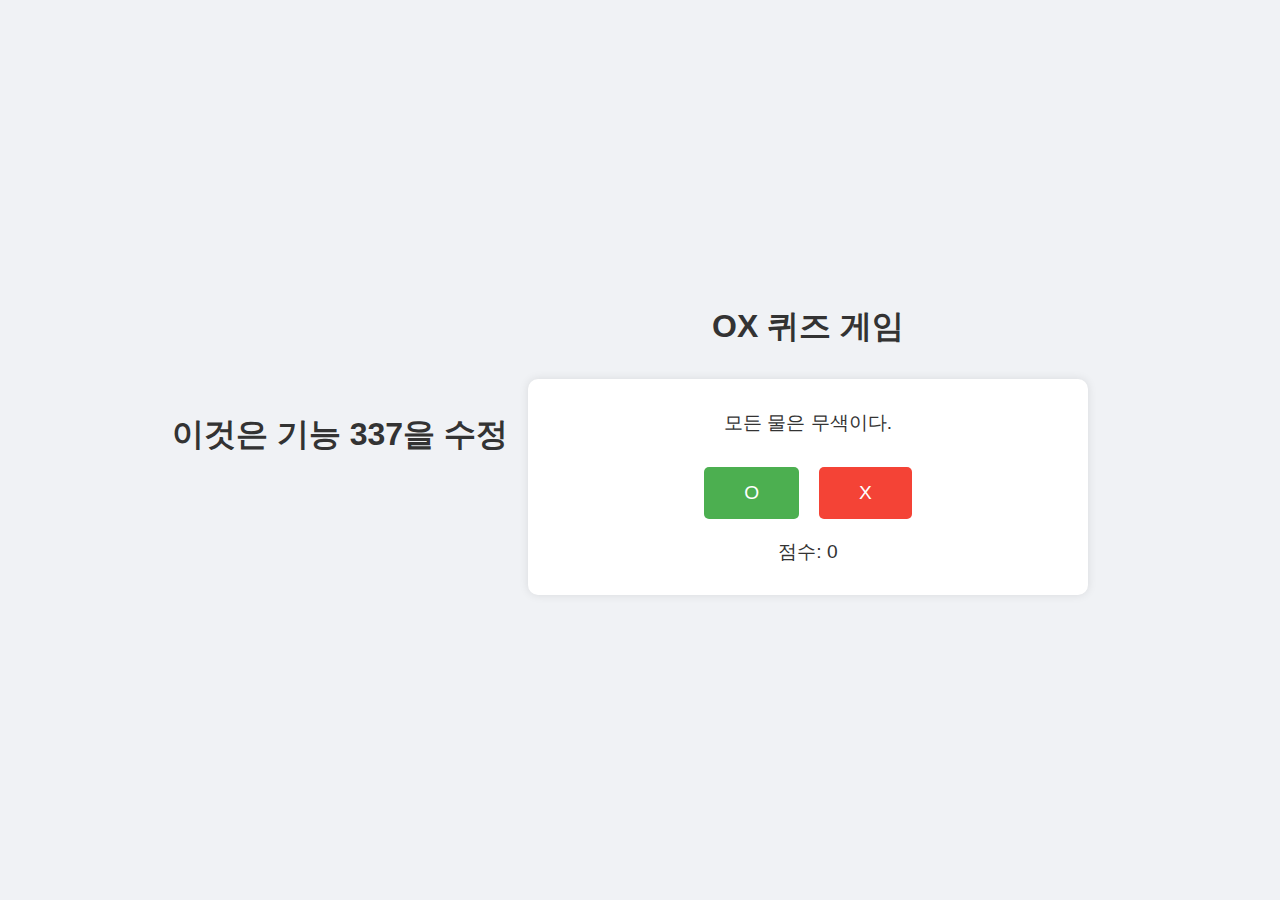
==== quiz/index.html @ 20a52804 "feat: upgrade 337" ====
<!DOCTYPE html>
<html lang="ko">
<head>
    <meta charset="UTF-8">
    <meta name="viewport" content="width=device-width, initial-scale=1.0">
    <title>OX 퀴즈 게임</title>
    <link rel="stylesheet" href="style.css">
</head>
<body>
  <h1>이것은 기능 337을 수정</h1>
    <div class="container">
        <h1>OX 퀴즈 게임</h1>
        <div class="quiz-box">
            <div class="question-container">
                <p id="question">질문이 여기에 표시됩니다.</p>
            </div>
            <div class="buttons">
                <button id="o-btn" class="btn">O</button>
                <button id="x-btn" class="btn">X</button>
            </div>
            <div class="score-container">
                <p>점수: <span id="score">0</span></p>
            </div>
        </div>
    </div>
    <script src="script.js"></script>
</body>
</html>
---- quiz/style.css ----
* {
    margin: 0;
    padding: 0;
    box-sizing: border-box;
}

body {
    font-family: 'Arial', sans-serif;
    background-color: #f0f2f5;
    min-height: 100vh;
    display: flex;
    justify-content: center;
    align-items: center;
}

.container {
    width: 90%;
    max-width: 600px;
    padding: 20px;
}

h1 {
    text-align: center;
    color: #333;
    margin-bottom: 30px;
}

.quiz-box {
    background-color: white;
    border-radius: 10px;
    padding: 30px;
    box-shadow: 0 0 10px rgba(0, 0, 0, 0.1);
}

.question-container {
    margin-bottom: 30px;
    text-align: center;
}

#question {
    font-size: 1.2rem;
    color: #333;
    line-height: 1.5;
}

.buttons {
    display: flex;
    justify-content: center;
    gap: 20px;
    margin-bottom: 20px;
}

.btn {
    padding: 15px 40px;
    font-size: 1.2rem;
    border: none;
    border-radius: 5px;
    cursor: pointer;
    transition: transform 0.2s;
}

.btn:hover {
    transform: scale(1.05);
}

#o-btn {
    background-color: #4CAF50;
    color: white;
}

#x-btn {
    background-color: #f44336;
    color: white;
}

.score-container {
    text-align: center;
    font-size: 1.2rem;
    color: #333;
}
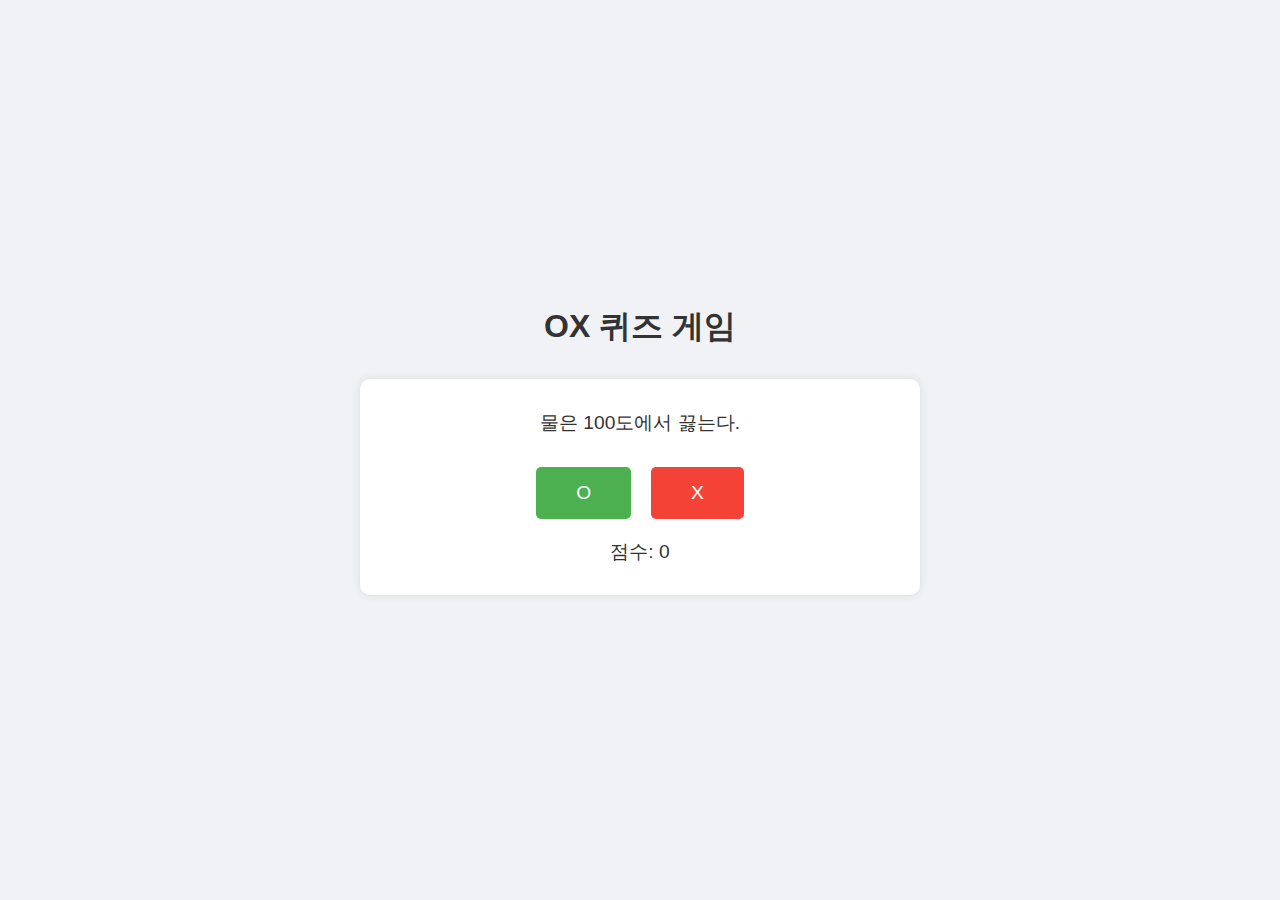
==== commit e43cc815: "fix:337 제거" ====
--- a/quiz/index.html
+++ b/quiz/index.html
@@ -7,7 +7,6 @@
     <link rel="stylesheet" href="style.css">
 </head>
 <body>
-  <h1>이것은 기능 337을 수정</h1>
     <div class="container">
         <h1>OX 퀴즈 게임</h1>
         <div class="quiz-box">
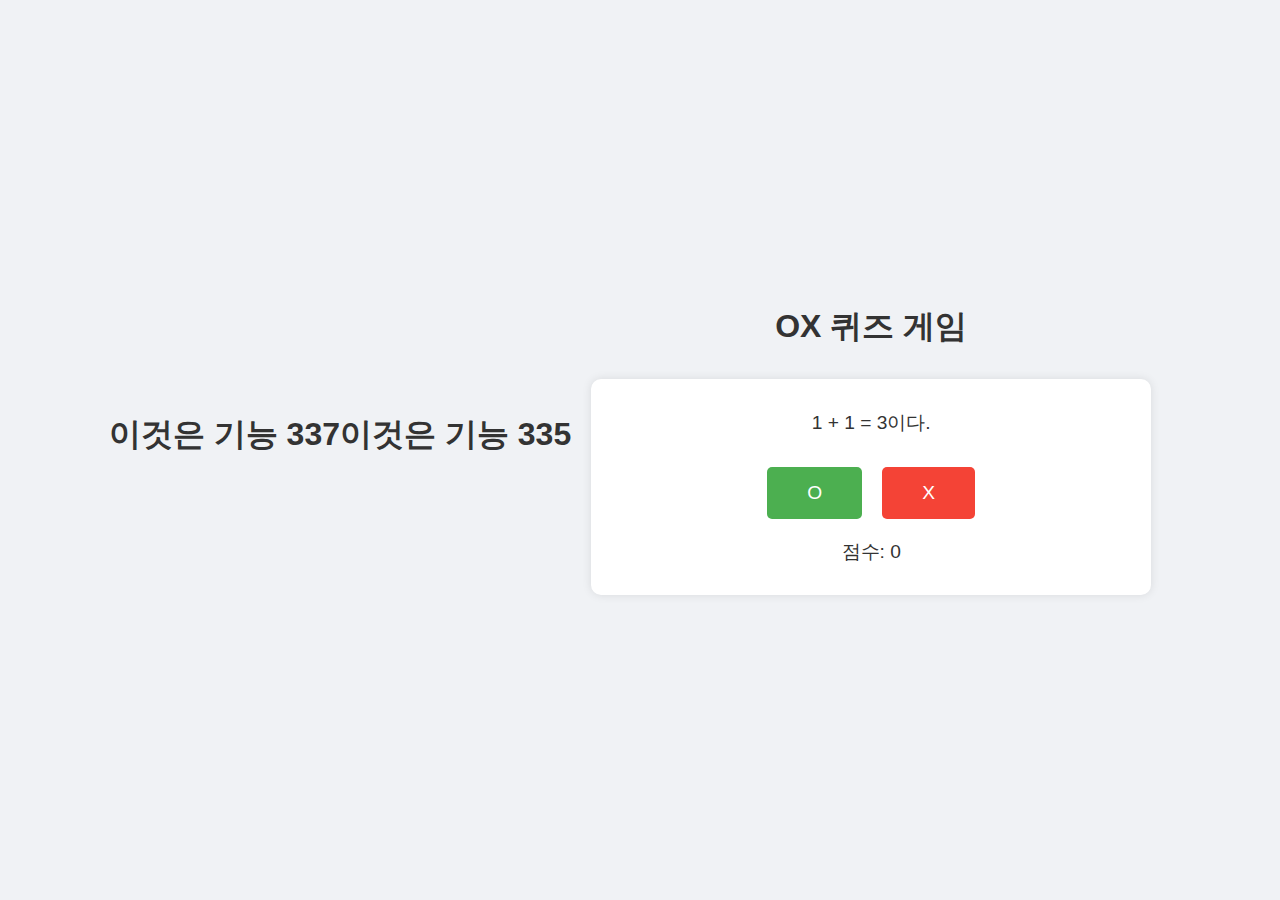
==== commit c0c0bea2: "feature: 기능 335 추가" ====
--- a/quiz/index.html
+++ b/quiz/index.html
@@ -7,6 +7,8 @@
     <link rel="stylesheet" href="style.css">
 </head>
 <body>
+  <h1>이것은 기능 337</h1>
+  <h1>이것은 기능 335</h1>
     <div class="container">
         <h1>OX 퀴즈 게임</h1>
         <div class="quiz-box">
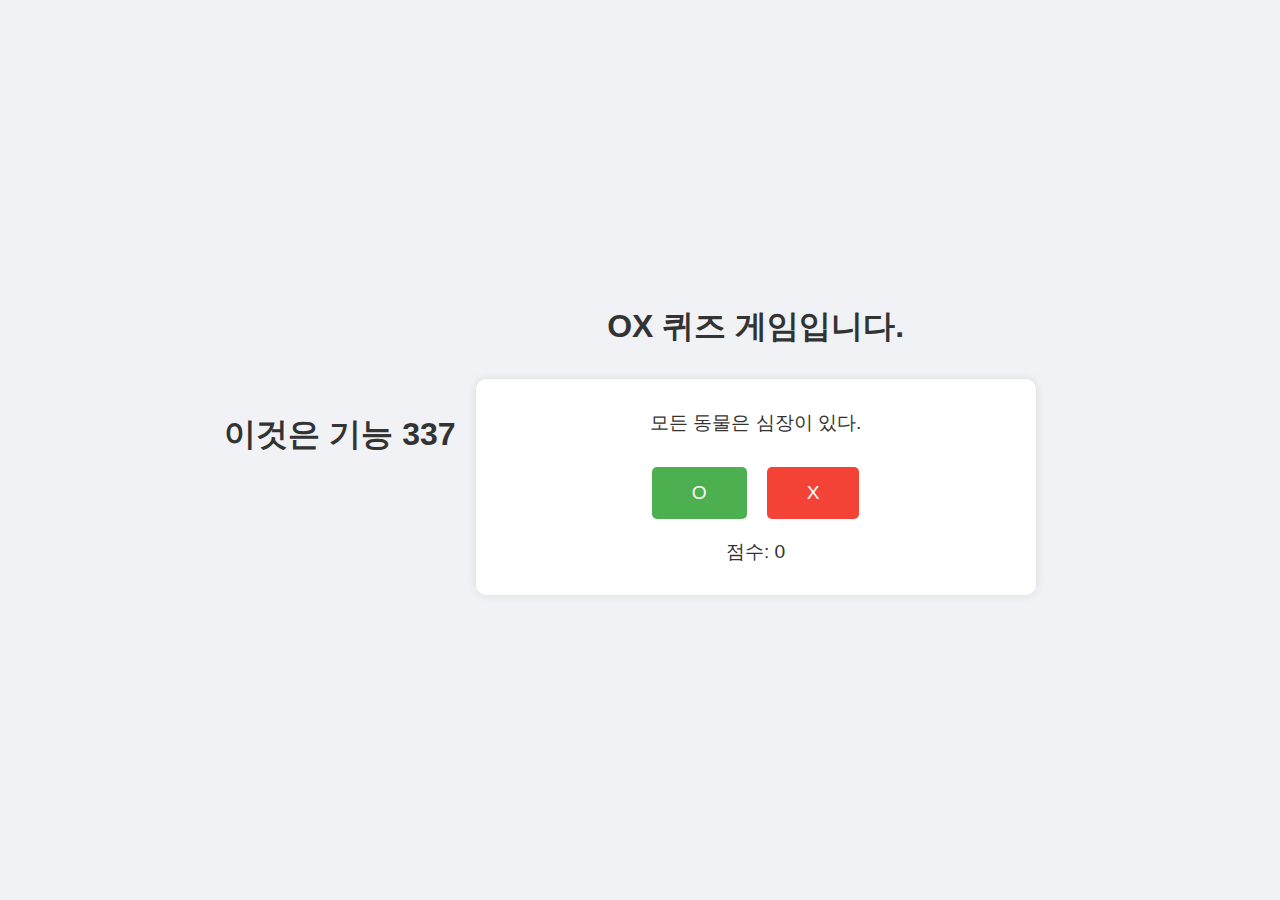
==== commit 0742bdda: "refactor : title 수정" ====
--- a/quiz/index.html
+++ b/quiz/index.html
@@ -8,9 +8,8 @@
 </head>
 <body>
   <h1>이것은 기능 337</h1>
-  <h1>이것은 기능 335</h1>
     <div class="container">
-        <h1>OX 퀴즈 게임</h1>
+        <h1>OX 퀴즈 게임입니다.</h1>
         <div class="quiz-box">
             <div class="question-container">
                 <p id="question">질문이 여기에 표시됩니다.</p>
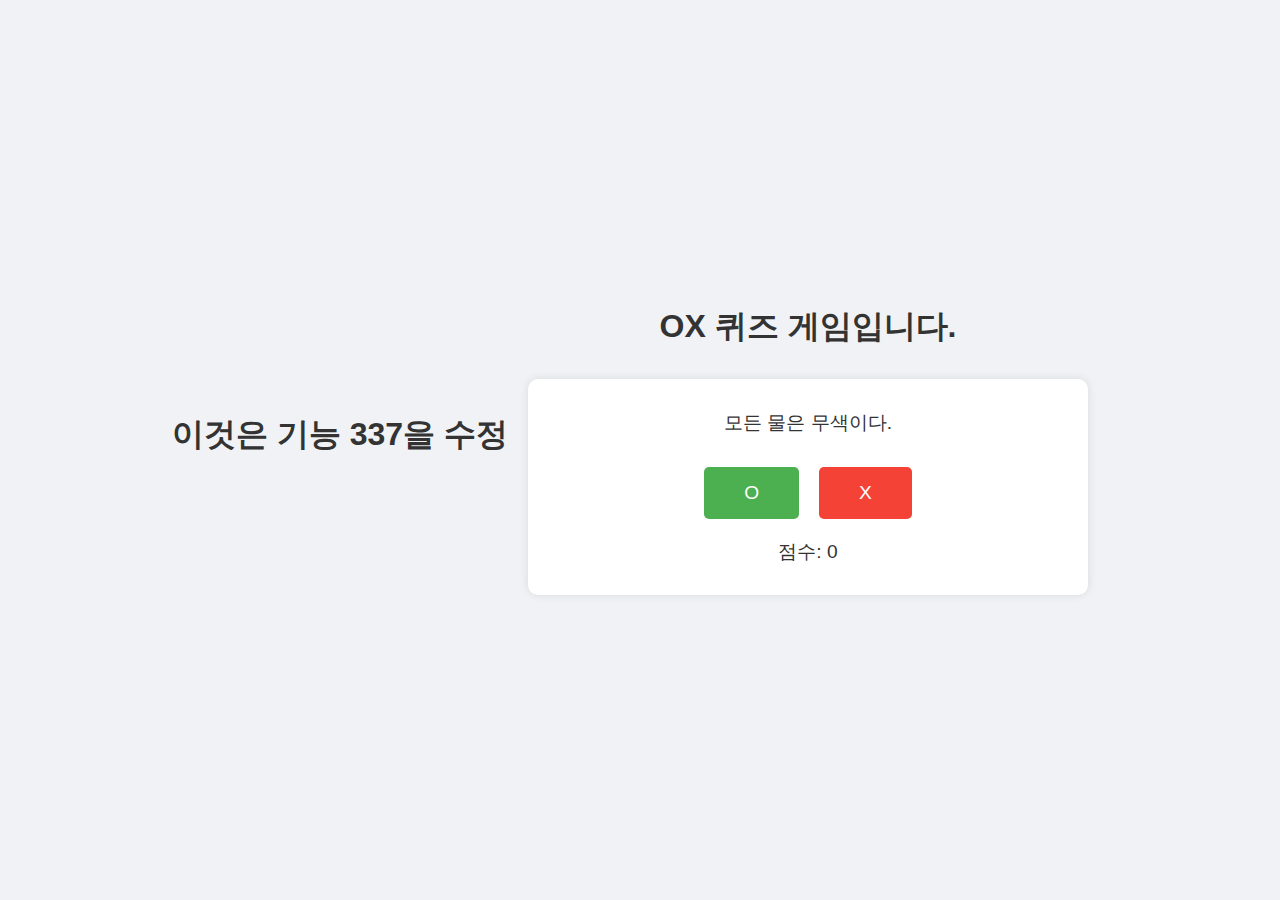
==== commit 704cc23e: "Merge remote-tracking branch 'origin/refactor/humble' into develop" ====
--- a/quiz/index.html
+++ b/quiz/index.html
@@ -7,7 +7,7 @@
     <link rel="stylesheet" href="style.css">
 </head>
 <body>
-  <h1>이것은 기능 337</h1>
+  <h1>이것은 기능 337을 수정</h1>
     <div class="container">
         <h1>OX 퀴즈 게임입니다.</h1>
         <div class="quiz-box">
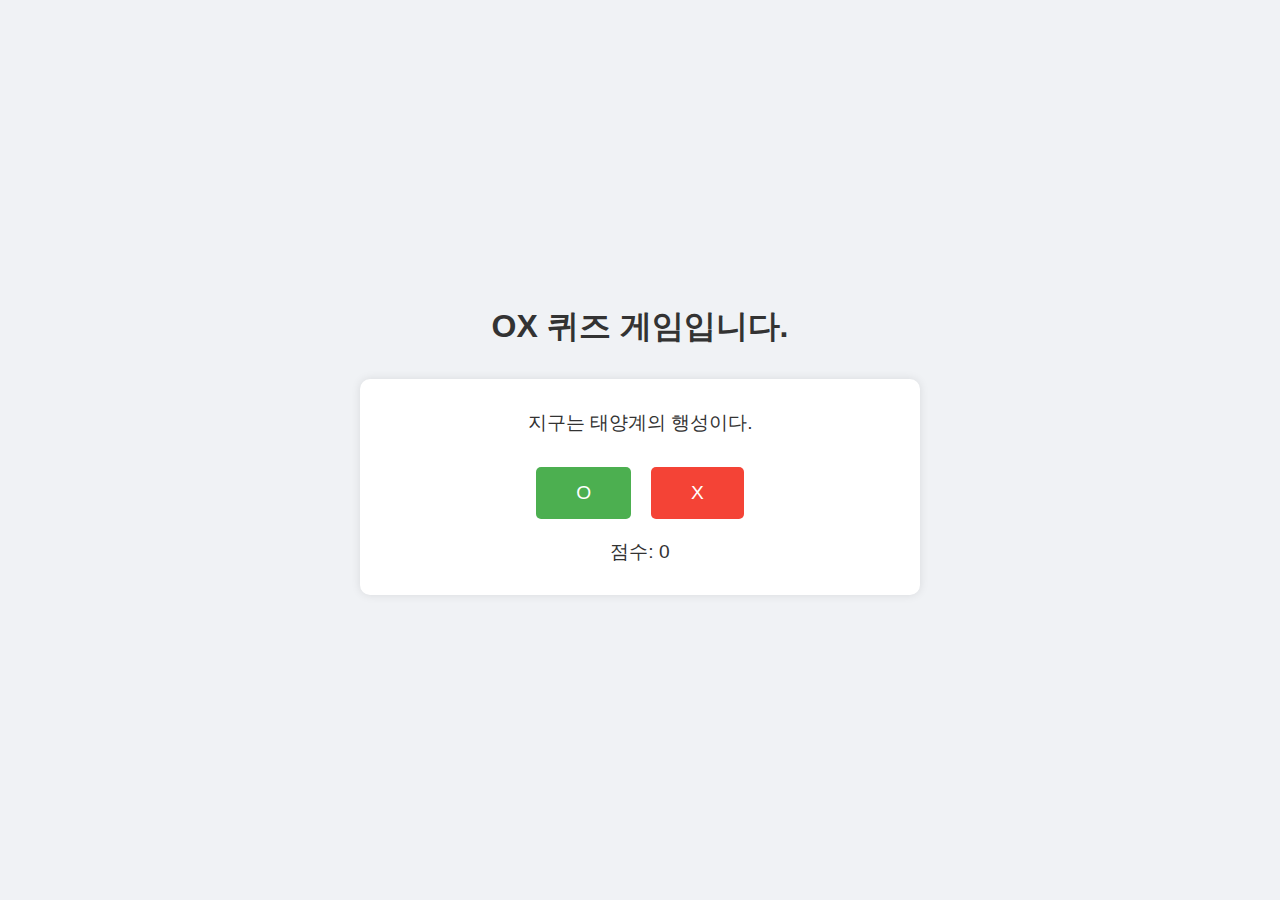
==== commit b1c19548: "Merge branch 'develop' of https://github.com/gunrein620/ToG_Project into develop" ====
--- a/quiz/index.html
+++ b/quiz/index.html
@@ -7,7 +7,6 @@
     <link rel="stylesheet" href="style.css">
 </head>
 <body>
-  <h1>이것은 기능 337을 수정</h1>
     <div class="container">
         <h1>OX 퀴즈 게임입니다.</h1>
         <div class="quiz-box">
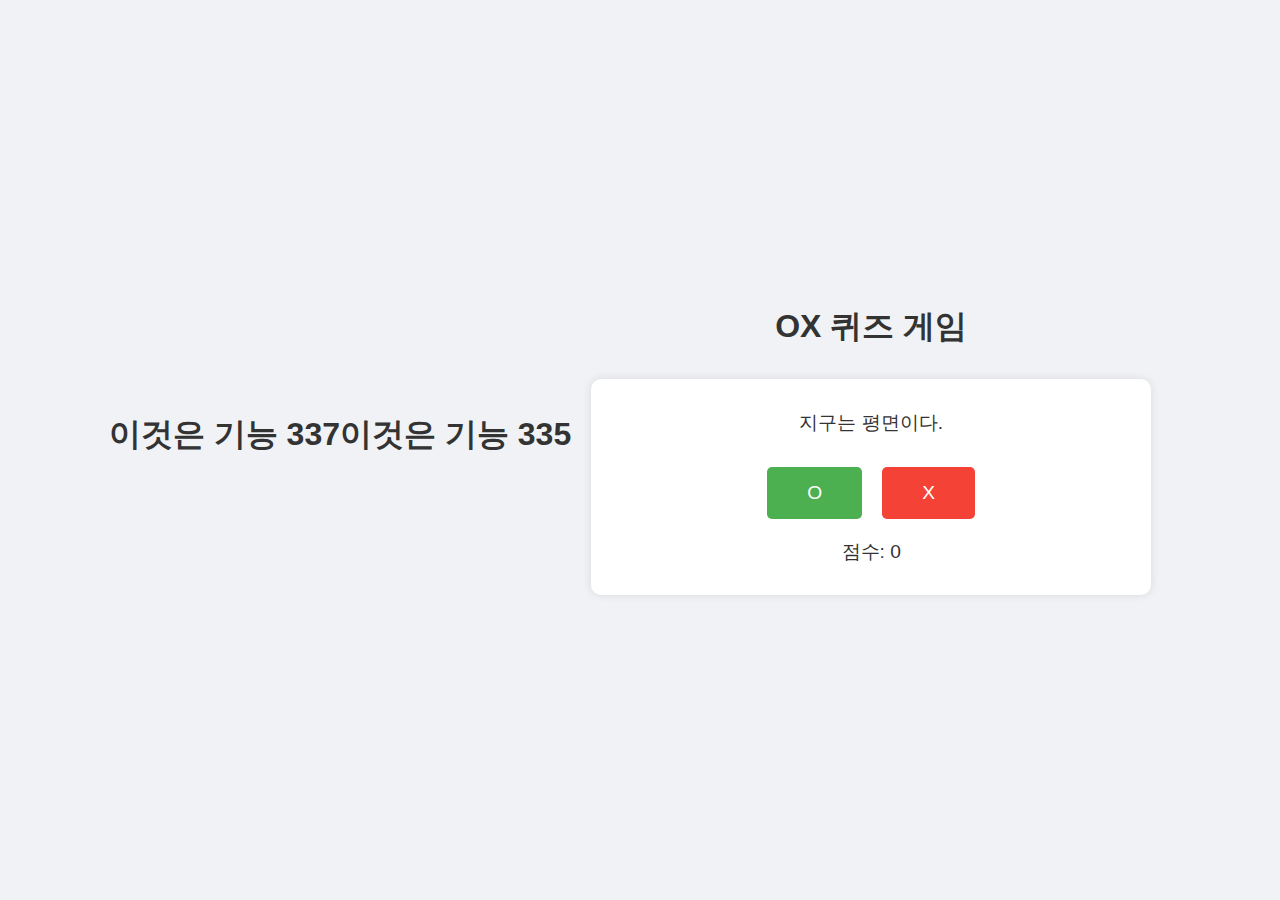
==== commit 16f7ed23: "fix: 충돌 수정ㅋ" ====
--- a/quiz/index.html
+++ b/quiz/index.html
@@ -7,8 +7,10 @@
     <link rel="stylesheet" href="style.css">
 </head>
 <body>
+  <h1>이것은 기능 337</h1>
+  <h1>이것은 기능 335</h1>
     <div class="container">
-        <h1>OX 퀴즈 게임입니다.</h1>
+        <h1>OX 퀴즈 게임</h1>
         <div class="quiz-box">
             <div class="question-container">
                 <p id="question">질문이 여기에 표시됩니다.</p>
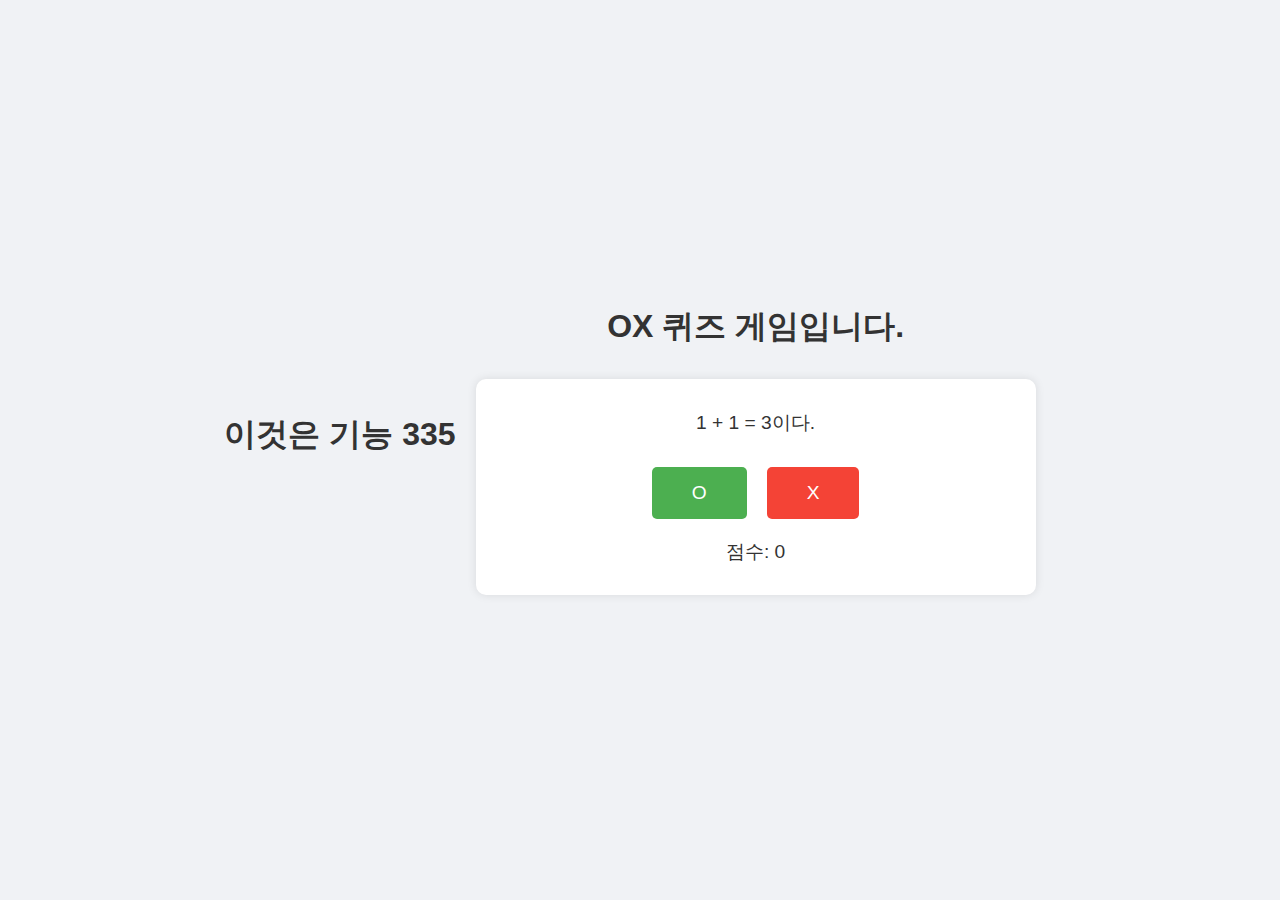
==== commit ec91e633: "fix: 기능 337 제목 수정 및 OX 퀴즈 게임 설명 추가" ====
--- a/quiz/index.html
+++ b/quiz/index.html
@@ -7,10 +7,9 @@
     <link rel="stylesheet" href="style.css">
 </head>
 <body>
-  <h1>이것은 기능 337</h1>
   <h1>이것은 기능 335</h1>
     <div class="container">
-        <h1>OX 퀴즈 게임</h1>
+        <h1>OX 퀴즈 게임입니다.</h1>
         <div class="quiz-box">
             <div class="question-container">
                 <p id="question">질문이 여기에 표시됩니다.</p>
